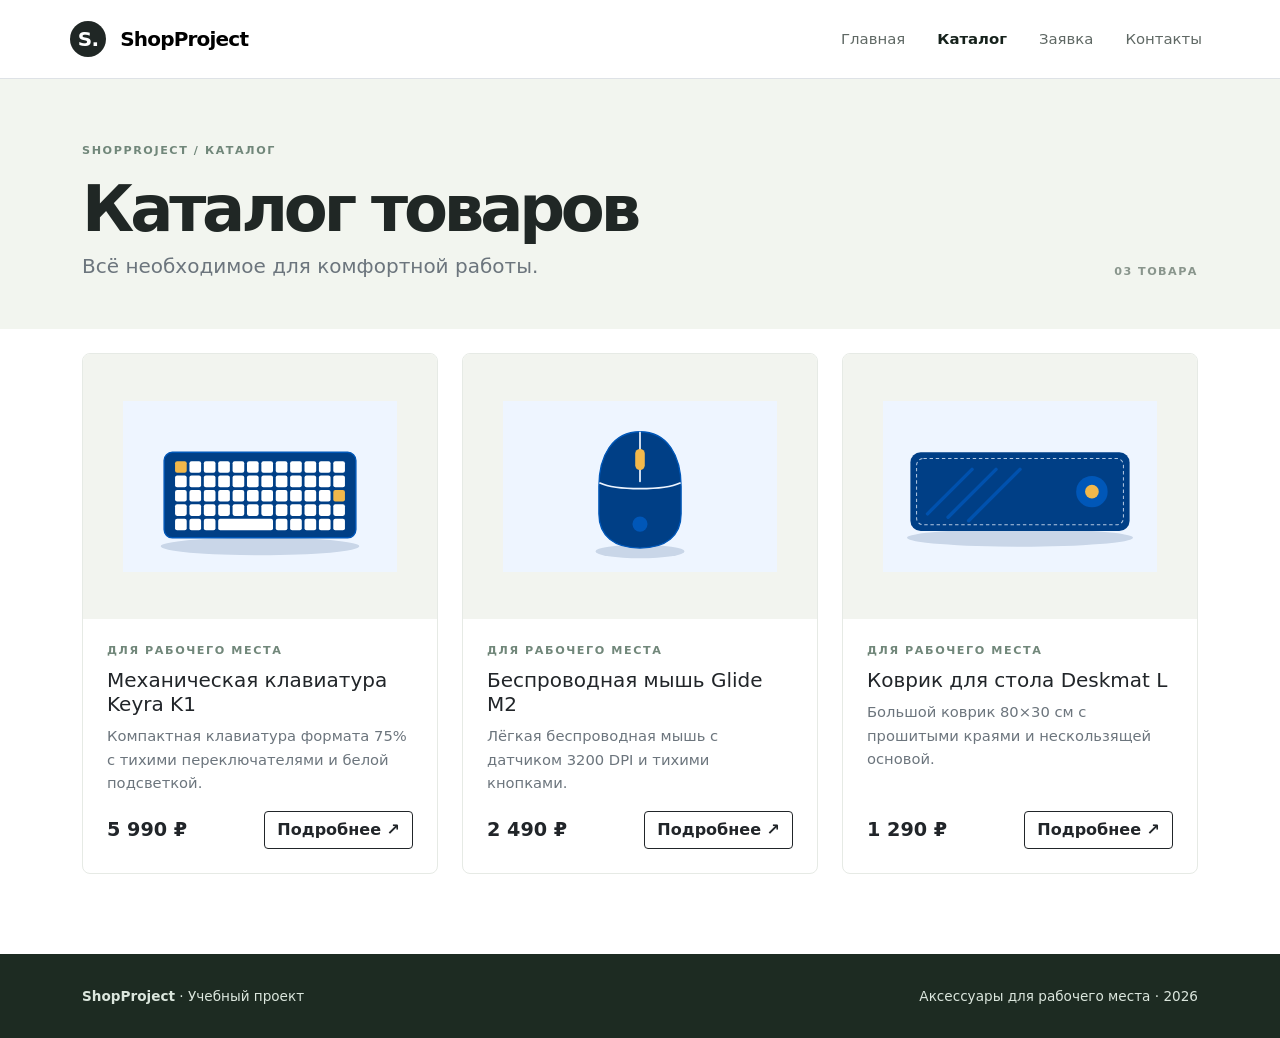
==== catalog.html @ 81232ede "Создать сайт для контрольной работы 2" ====
<!doctype html><html lang="ru"><head><meta charset="utf-8"><meta name="viewport" content="width=device-width, initial-scale=1"><meta name="description" content="ShopProject — аксессуары для рабочего места"><title>Каталог — ShopProject</title><link href="vendor/bootstrap/bootstrap.min.css" rel="stylesheet"><link href="custom.css" rel="stylesheet"><script src="vendor/bootstrap/bootstrap.bundle.min.js" defer></script><script src="js/main.js" defer></script></head><body><header class="border-bottom bg-white"><nav class="navbar navbar-expand-md container py-3" aria-label="Основная навигация"><a class="navbar-brand brand" href="index.html"><span class="brand-mark">S.</span> ShopProject</a><button class="navbar-toggler" type="button" data-bs-toggle="collapse" data-bs-target="#nav" aria-controls="nav" aria-expanded="false" aria-label="Открыть меню"><span class="navbar-toggler-icon"></span></button><div class="collapse navbar-collapse" id="nav"><ul class="navbar-nav ms-auto align-items-md-center gap-md-3"><li class="nav-item"><a class="nav-link "  href="index.html">Главная</a></li><li class="nav-item"><a class="nav-link active" aria-current=page href="catalog.html">Каталог</a></li><li class="nav-item"><a class="nav-link "  href="order.html">Заявка</a></li><li class="nav-item"><a class="nav-link "  href="contacts.html">Контакты</a></li></ul></div></nav></header><main><section class="page-intro"><div class="container"><p class="eyebrow">SHOPPROJECT / КАТАЛОГ</p><div class="d-md-flex justify-content-between align-items-end"><div><h1>Каталог товаров</h1><p class="lead text-secondary mb-0">Всё необходимое для комфортной работы.</p></div><span class="count-label">03 ТОВАРА</span></div></div></section><section class="section-space pt-4"><div class="container"><div class="row g-4"><div class="col-md-6 col-lg-4"><article class="card product-card h-100"><a href="product.html?id=keyboard" class="product-img"><img src="images/keyboard.svg" class="card-img-top" alt="Механическая клавиатура Keyra K1"></a><div class="card-body d-flex flex-column"><p class="eyebrow mb-2">ДЛЯ РАБОЧЕГО МЕСТА</p><h3 class="h5 card-title">Механическая клавиатура Keyra K1</h3><p class="card-text text-secondary">Компактная клавиатура формата 75% с тихими переключателями и белой подсветкой.</p><div class="mt-auto d-flex align-items-center justify-content-between gap-2"><strong class="price">5 990 ₽</strong><a class="btn btn-outline-dark" href="product.html?id=keyboard">Подробнее <span aria-hidden="true">↗</span></a></div></div></article></div><div class="col-md-6 col-lg-4"><article class="card product-card h-100"><a href="product.html?id=mouse" class="product-img"><img src="images/mouse.svg" class="card-img-top" alt="Беспроводная мышь Glide M2"></a><div class="card-body d-flex flex-column"><p class="eyebrow mb-2">ДЛЯ РАБОЧЕГО МЕСТА</p><h3 class="h5 card-title">Беспроводная мышь Glide M2</h3><p class="card-text text-secondary">Лёгкая беспроводная мышь с датчиком 3200 DPI и тихими кнопками.</p><div class="mt-auto d-flex align-items-center justify-content-between gap-2"><strong class="price">2 490 ₽</strong><a class="btn btn-outline-dark" href="product.html?id=mouse">Подробнее <span aria-hidden="true">↗</span></a></div></div></article></div><div class="col-md-6 col-lg-4"><article class="card product-card h-100"><a href="product.html?id=mat" class="product-img"><img src="images/mat.svg" class="card-img-top" alt="Коврик для стола Deskmat L"></a><div class="card-body d-flex flex-column"><p class="eyebrow mb-2">ДЛЯ РАБОЧЕГО МЕСТА</p><h3 class="h5 card-title">Коврик для стола Deskmat L</h3><p class="card-text text-secondary">Большой коврик 80×30 см с прошитыми краями и нескользящей основой.</p><div class="mt-auto d-flex align-items-center justify-content-between gap-2"><strong class="price">1 290 ₽</strong><a class="btn btn-outline-dark" href="product.html?id=mat">Подробнее <span aria-hidden="true">↗</span></a></div></div></article></div></div></div></section></main><footer class="site-footer"><div class="container d-flex flex-column flex-md-row justify-content-between gap-2"><span><strong>ShopProject</strong> · Учебный проект</span><span>Аксессуары для рабочего места · 2026</span></div></footer></body></html>
---- custom.css ----
:root{--ink:#202725;--muted:#69736e;--accent:#c6e2cf;--surface:#f3f5ef}body{color:var(--ink);font-family:system-ui,-apple-system,"Segoe UI",sans-serif}a{color:inherit}.brand{font-weight:750;letter-spacing:-.04em}.brand-mark{display:inline-flex;align-items:center;justify-content:center;background:var(--ink);color:white;border-radius:50%;width:36px;height:36px;margin-right:8px}.navbar .nav-link{font-size:.93rem;color:#5f6864}.navbar .nav-link.active{color:#16221c;font-weight:700}.hero{background:#f2f5ef;padding:4rem 0}.hero h1,.page-intro h1{font-size:clamp(2.5rem,5vw,4.7rem);font-weight:750;letter-spacing:-.065em;line-height:1.05}.hero h1 span{color:#6e8c79}.hero-copy{padding-right:3rem}.hero-image{width:100%;height:460px;object-fit:cover;border-radius:8px}.eyebrow{font-size:.7rem;letter-spacing:.14em;font-weight:750;color:#71877a}.hero-note,.count-label{font-size:.7rem;letter-spacing:.13em;color:#89958c;font-weight:700}.section-space{padding:5rem 0}.section-title{font-size:clamp(2rem,3vw,3rem);font-weight:700;letter-spacing:-.05em}.text-link{text-decoration:none;font-weight:650;border-bottom:1px solid #90a599;padding-bottom:.2rem}.product-card{border:1px solid #e6eae5;border-radius:8px;overflow:hidden}.product-img{display:block;background:#f2f4ef;padding:2.5rem;aspect-ratio:4/3}.product-img img{width:100%;height:100%;object-fit:contain}.card-body{padding:1.5rem}.card-text{font-size:.92rem;line-height:1.6}.price{font-size:1.2rem;white-space:nowrap}.btn{border-radius:4px;font-weight:600}.btn-dark{background:#24342a;border-color:#24342a}.btn-dark:hover{background:#405b49;border-color:#405b49}.btn-lg{font-size:.95rem;padding:.85rem 1.25rem}.feature-banner{background:#31483b;color:#fff;padding:2.5rem 3rem;border-radius:8px;display:flex;align-items:center;justify-content:space-between;gap:2rem}.feature-banner .eyebrow{color:#bdd2c1}.feature-banner h2{letter-spacing:-.04em}.site-footer{padding:2rem 0;background:#1d2b22;color:#dbe6dd;font-size:.85rem}.page-intro{background:#f2f5ef;padding:4rem 0 3rem}.page-intro h1{font-size:clamp(2.5rem,5vw,4rem)}.count-label{display:block;margin-top:1rem}.detail-image{background:#f2f4ef;border-radius:8px;padding:4rem;aspect-ratio:1;display:flex;align-items:center}.detail-image img{width:100%;max-height:100%;object-fit:contain}.detail-price{font-size:2rem;font-weight:700;margin:1.5rem 0}.breadcrumb{font-size:.9rem}.breadcrumb a{text-decoration:none}.form-panel,.order-summary{padding:2rem;border:1px solid #e2e8e1;border-radius:8px;background:white}.order-summary{background:#f2f5ef;border:0}.form-control,.form-select{padding:.7rem;border-color:#ced8d0}.form-label{font-weight:600;font-size:.9rem}.table th{font-weight:500;color:#69736e}.table td{text-align:right}.summary-image{width:70px;height:70px;object-fit:contain;background:white;border-radius:4px;padding:.5rem}@media(max-width:991px){.hero-copy{padding-right:.75rem}.hero-image{height:350px}}@media(max-width:575px){.hero{padding:3rem 0}.hero-image{height:270px}.section-space{padding:3.5rem 0}.feature-banner{padding:2rem;align-items:flex-start;flex-direction:column}.detail-image{padding:2rem}.form-panel,.order-summary{padding:1.3rem}}
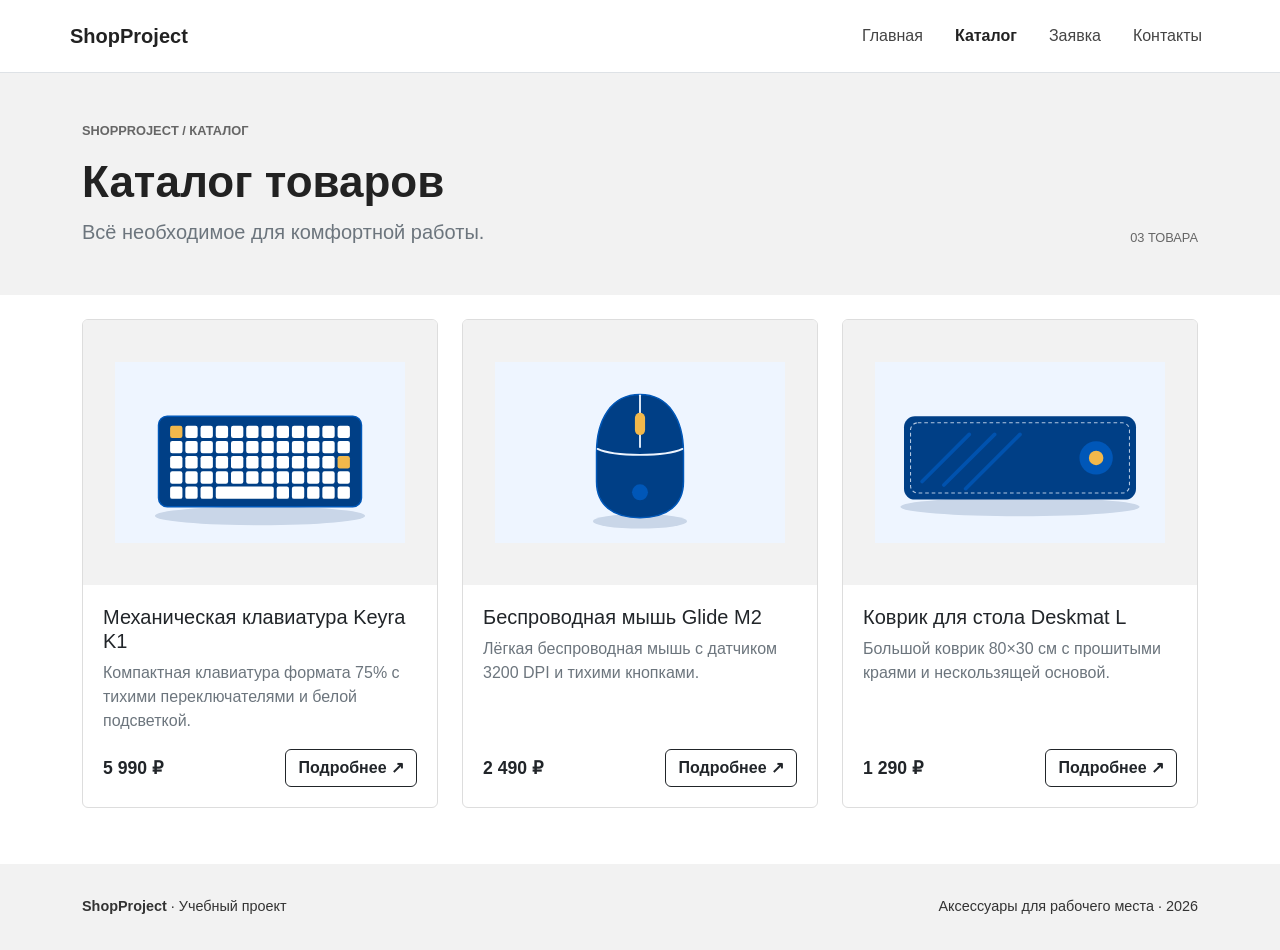
==== commit 278dab67: "Обновить оформление и адаптивность сайта" ====
--- a/catalog.html
+++ b/catalog.html
@@ -1 +1,167 @@
-<!doctype html><html lang="ru"><head><meta charset="utf-8"><meta name="viewport" content="width=device-width, initial-scale=1"><meta name="description" content="ShopProject — аксессуары для рабочего места"><title>Каталог — ShopProject</title><link href="vendor/bootstrap/bootstrap.min.css" rel="stylesheet"><link href="custom.css" rel="stylesheet"><script src="vendor/bootstrap/bootstrap.bundle.min.js" defer></script><script src="js/main.js" defer></script></head><body><header class="border-bottom bg-white"><nav class="navbar navbar-expand-md container py-3" aria-label="Основная навигация"><a class="navbar-brand brand" href="index.html"><span class="brand-mark">S.</span> ShopProject</a><button class="navbar-toggler" type="button" data-bs-toggle="collapse" data-bs-target="#nav" aria-controls="nav" aria-expanded="false" aria-label="Открыть меню"><span class="navbar-toggler-icon"></span></button><div class="collapse navbar-collapse" id="nav"><ul class="navbar-nav ms-auto align-items-md-center gap-md-3"><li class="nav-item"><a class="nav-link "  href="index.html">Главная</a></li><li class="nav-item"><a class="nav-link active" aria-current=page href="catalog.html">Каталог</a></li><li class="nav-item"><a class="nav-link "  href="order.html">Заявка</a></li><li class="nav-item"><a class="nav-link "  href="contacts.html">Контакты</a></li></ul></div></nav></header><main><section class="page-intro"><div class="container"><p class="eyebrow">SHOPPROJECT / КАТАЛОГ</p><div class="d-md-flex justify-content-between align-items-end"><div><h1>Каталог товаров</h1><p class="lead text-secondary mb-0">Всё необходимое для комфортной работы.</p></div><span class="count-label">03 ТОВАРА</span></div></div></section><section class="section-space pt-4"><div class="container"><div class="row g-4"><div class="col-md-6 col-lg-4"><article class="card product-card h-100"><a href="product.html?id=keyboard" class="product-img"><img src="images/keyboard.svg" class="card-img-top" alt="Механическая клавиатура Keyra K1"></a><div class="card-body d-flex flex-column"><p class="eyebrow mb-2">ДЛЯ РАБОЧЕГО МЕСТА</p><h3 class="h5 card-title">Механическая клавиатура Keyra K1</h3><p class="card-text text-secondary">Компактная клавиатура формата 75% с тихими переключателями и белой подсветкой.</p><div class="mt-auto d-flex align-items-center justify-content-between gap-2"><strong class="price">5 990 ₽</strong><a class="btn btn-outline-dark" href="product.html?id=keyboard">Подробнее <span aria-hidden="true">↗</span></a></div></div></article></div><div class="col-md-6 col-lg-4"><article class="card product-card h-100"><a href="product.html?id=mouse" class="product-img"><img src="images/mouse.svg" class="card-img-top" alt="Беспроводная мышь Glide M2"></a><div class="card-body d-flex flex-column"><p class="eyebrow mb-2">ДЛЯ РАБОЧЕГО МЕСТА</p><h3 class="h5 card-title">Беспроводная мышь Glide M2</h3><p class="card-text text-secondary">Лёгкая беспроводная мышь с датчиком 3200 DPI и тихими кнопками.</p><div class="mt-auto d-flex align-items-center justify-content-between gap-2"><strong class="price">2 490 ₽</strong><a class="btn btn-outline-dark" href="product.html?id=mouse">Подробнее <span aria-hidden="true">↗</span></a></div></div></article></div><div class="col-md-6 col-lg-4"><article class="card product-card h-100"><a href="product.html?id=mat" class="product-img"><img src="images/mat.svg" class="card-img-top" alt="Коврик для стола Deskmat L"></a><div class="card-body d-flex flex-column"><p class="eyebrow mb-2">ДЛЯ РАБОЧЕГО МЕСТА</p><h3 class="h5 card-title">Коврик для стола Deskmat L</h3><p class="card-text text-secondary">Большой коврик 80×30 см с прошитыми краями и нескользящей основой.</p><div class="mt-auto d-flex align-items-center justify-content-between gap-2"><strong class="price">1 290 ₽</strong><a class="btn btn-outline-dark" href="product.html?id=mat">Подробнее <span aria-hidden="true">↗</span></a></div></div></article></div></div></div></section></main><footer class="site-footer"><div class="container d-flex flex-column flex-md-row justify-content-between gap-2"><span><strong>ShopProject</strong> · Учебный проект</span><span>Аксессуары для рабочего места · 2026</span></div></footer></body></html>
+<!doctype html>
+<html lang="ru">
+  <head>
+    <meta charset="utf-8" />
+    <meta name="viewport" content="width=device-width, initial-scale=1" />
+    <meta
+      name="description"
+      content="ShopProject — аксессуары для рабочего места"
+    />
+    <title>Каталог — ShopProject</title>
+    <link href="vendor/bootstrap/bootstrap.min.css" rel="stylesheet" />
+    <link href="custom.css" rel="stylesheet" />
+    <script src="vendor/bootstrap/bootstrap.bundle.min.js" defer></script>
+    <script src="js/main.js" defer></script>
+  </head>
+  <body>
+    <header class="border-bottom bg-white">
+      <nav
+        class="navbar navbar-expand-md container py-3"
+        aria-label="Основная навигация"
+      >
+        <a class="navbar-brand brand" href="index.html"
+          ><span class="brand-mark">S.</span> ShopProject</a
+        ><button
+          class="navbar-toggler"
+          type="button"
+          data-bs-toggle="collapse"
+          data-bs-target="#nav"
+          aria-controls="nav"
+          aria-expanded="false"
+          aria-label="Открыть меню"
+        >
+          <span class="navbar-toggler-icon"></span>
+        </button>
+        <div class="collapse navbar-collapse" id="nav">
+          <ul class="navbar-nav ms-auto align-items-md-center gap-md-3">
+            <li class="nav-item">
+              <a class="nav-link" href="index.html">Главная</a>
+            </li>
+            <li class="nav-item">
+              <a class="nav-link active" aria-current="page" href="catalog.html"
+                >Каталог</a
+              >
+            </li>
+            <li class="nav-item">
+              <a class="nav-link" href="order.html">Заявка</a>
+            </li>
+            <li class="nav-item">
+              <a class="nav-link" href="contacts.html">Контакты</a>
+            </li>
+          </ul>
+        </div>
+      </nav>
+    </header>
+    <main>
+      <section class="page-intro">
+        <div class="container">
+          <p class="eyebrow">SHOPPROJECT / КАТАЛОГ</p>
+          <div class="d-md-flex justify-content-between align-items-end">
+            <div>
+              <h1>Каталог товаров</h1>
+              <p class="lead text-secondary mb-0">
+                Всё необходимое для комфортной работы.
+              </p>
+            </div>
+            <span class="count-label">03 ТОВАРА</span>
+          </div>
+        </div>
+      </section>
+      <section class="section-space pt-4">
+        <div class="container">
+          <div class="row g-4">
+            <div class="col-md-6 col-lg-4">
+              <article class="card product-card h-100">
+                <a href="product.html?id=keyboard" class="product-img"
+                  ><img
+                    src="images/keyboard.svg"
+                    class="card-img-top"
+                    alt="Механическая клавиатура Keyra K1"
+                /></a>
+                <div class="card-body d-flex flex-column">
+                  <h3 class="h5 card-title">
+                    Механическая клавиатура Keyra K1
+                  </h3>
+                  <p class="card-text text-secondary">
+                    Компактная клавиатура формата 75% с тихими переключателями и
+                    белой подсветкой.
+                  </p>
+                  <div
+                    class="mt-auto d-flex align-items-center justify-content-between gap-2"
+                  >
+                    <strong class="price">5 990 ₽</strong
+                    ><a
+                      class="btn btn-outline-dark"
+                      href="product.html?id=keyboard"
+                      >Подробнее <span aria-hidden="true">↗</span></a
+                    >
+                  </div>
+                </div>
+              </article>
+            </div>
+            <div class="col-md-6 col-lg-4">
+              <article class="card product-card h-100">
+                <a href="product.html?id=mouse" class="product-img"
+                  ><img
+                    src="images/mouse.svg"
+                    class="card-img-top"
+                    alt="Беспроводная мышь Glide M2"
+                /></a>
+                <div class="card-body d-flex flex-column">
+                  <h3 class="h5 card-title">Беспроводная мышь Glide M2</h3>
+                  <p class="card-text text-secondary">
+                    Лёгкая беспроводная мышь с датчиком 3200 DPI и тихими
+                    кнопками.
+                  </p>
+                  <div
+                    class="mt-auto d-flex align-items-center justify-content-between gap-2"
+                  >
+                    <strong class="price">2 490 ₽</strong
+                    ><a
+                      class="btn btn-outline-dark"
+                      href="product.html?id=mouse"
+                      >Подробнее <span aria-hidden="true">↗</span></a
+                    >
+                  </div>
+                </div>
+              </article>
+            </div>
+            <div class="col-md-6 col-lg-4">
+              <article class="card product-card h-100">
+                <a href="product.html?id=mat" class="product-img"
+                  ><img
+                    src="images/mat.svg"
+                    class="card-img-top"
+                    alt="Коврик для стола Deskmat L"
+                /></a>
+                <div class="card-body d-flex flex-column">
+                  <h3 class="h5 card-title">Коврик для стола Deskmat L</h3>
+                  <p class="card-text text-secondary">
+                    Большой коврик 80×30 см с прошитыми краями и нескользящей
+                    основой.
+                  </p>
+                  <div
+                    class="mt-auto d-flex align-items-center justify-content-between gap-2"
+                  >
+                    <strong class="price">1 290 ₽</strong
+                    ><a class="btn btn-outline-dark" href="product.html?id=mat"
+                      >Подробнее <span aria-hidden="true">↗</span></a
+                    >
+                  </div>
+                </div>
+              </article>
+            </div>
+          </div>
+        </div>
+      </section>
+    </main>
+    <footer class="site-footer">
+      <div
+        class="container d-flex flex-column flex-md-row justify-content-between gap-2"
+      >
+        <span><strong>ShopProject</strong> · Учебный проект</span
+        ><span>Аксессуары для рабочего места · 2026</span>
+      </div>
+    </footer>
+  </body>
+</html>
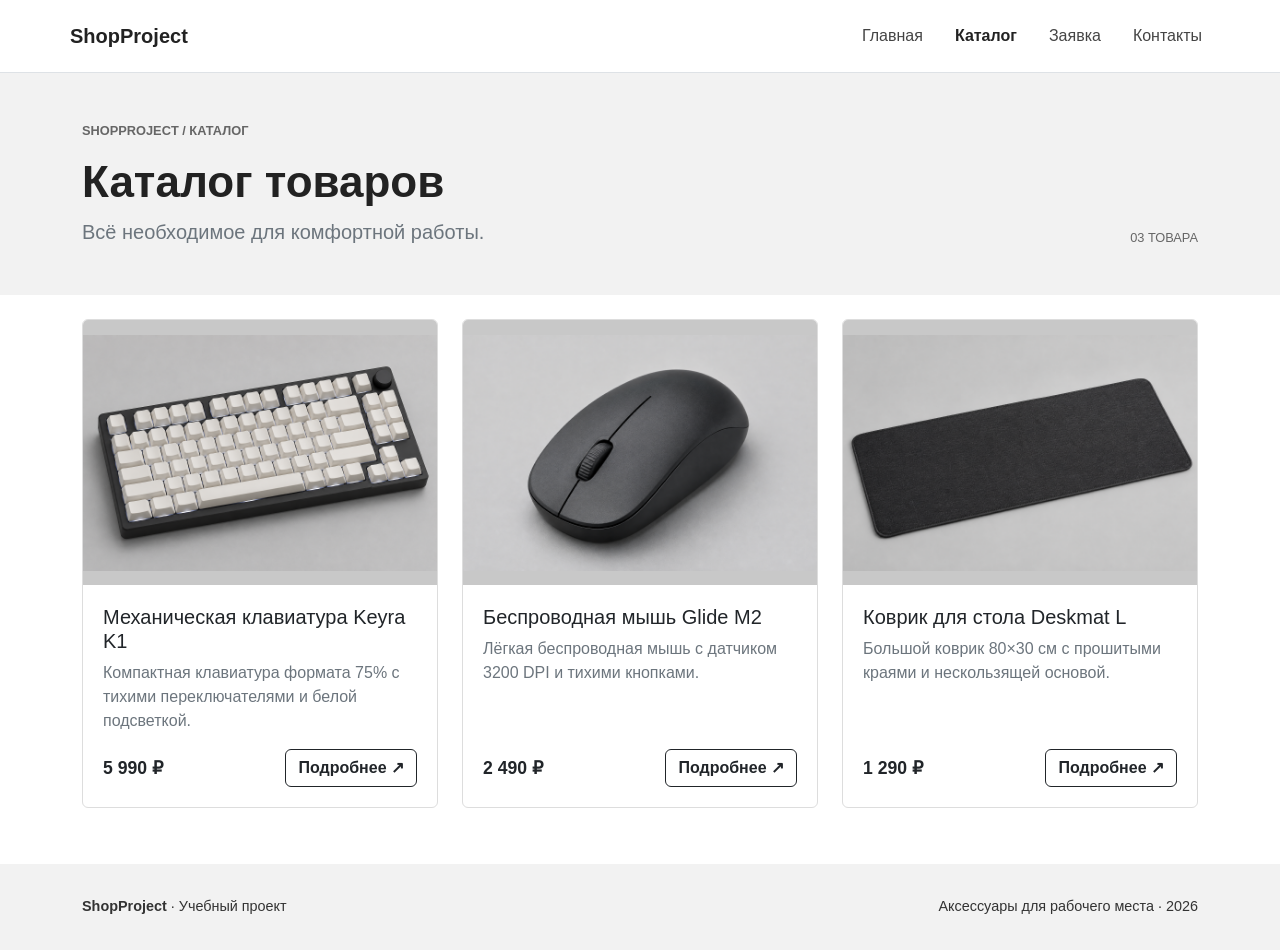
==== commit b7c2d1fd: "Обновить изображения товаров" ====
--- a/catalog.html
+++ b/catalog.html
@@ -74,7 +74,7 @@
               <article class="card product-card h-100">
                 <a href="product.html?id=keyboard" class="product-img"
                   ><img
-                    src="images/keyboard.svg"
+                    src="images/keyboard-photo.png"
                     class="card-img-top"
                     alt="Механическая клавиатура Keyra K1"
                 /></a>
@@ -103,7 +103,7 @@
               <article class="card product-card h-100">
                 <a href="product.html?id=mouse" class="product-img"
                   ><img
-                    src="images/mouse.svg"
+                    src="images/mouse-photo.png"
                     class="card-img-top"
                     alt="Беспроводная мышь Glide M2"
                 /></a>
@@ -130,7 +130,7 @@
               <article class="card product-card h-100">
                 <a href="product.html?id=mat" class="product-img"
                   ><img
-                    src="images/mat.svg"
+                    src="images/mat-photo.png"
                     class="card-img-top"
                     alt="Коврик для стола Deskmat L"
                 /></a>
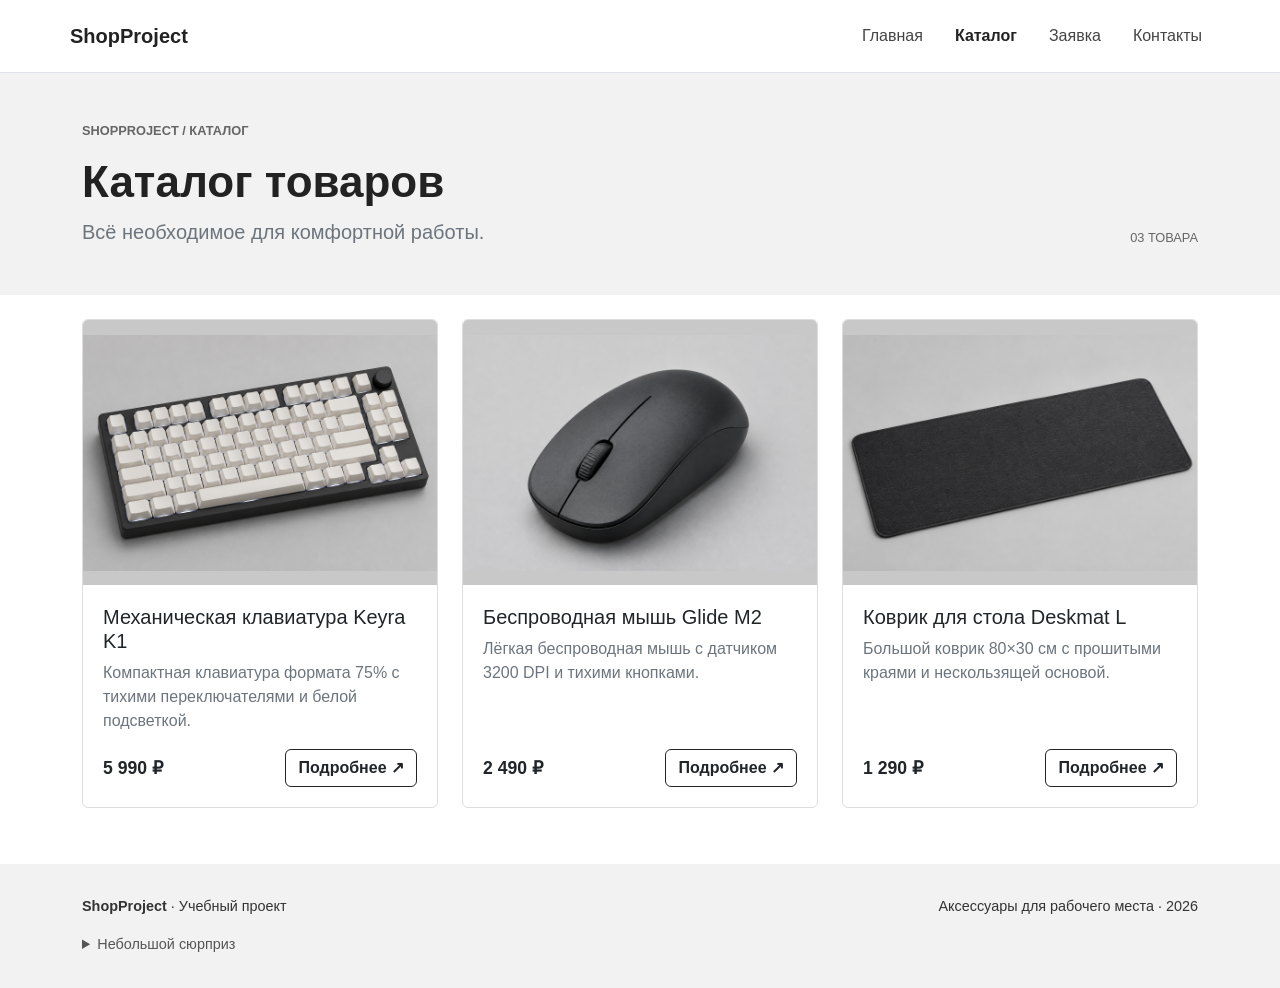
==== commit 79e930ad: "Показать сюрприз на всех страницах" ====
--- a/catalog.html
+++ b/catalog.html
@@ -162,6 +162,16 @@
         <span><strong>ShopProject</strong> · Учебный проект</span
         ><span>Аксессуары для рабочего места · 2026</span>
       </div>
+      <div class="container mt-3">
+        <details class="surprise" id="surprise">
+          <summary>Небольшой сюрприз</summary>
+          <img
+            src="images/surprise.png"
+            alt="Розовые розы и надпись: «Пусть в вашем доме всегда играет Династия!»"
+            loading="lazy"
+          />
+        </details>
+      </div>
     </footer>
   </body>
 </html>
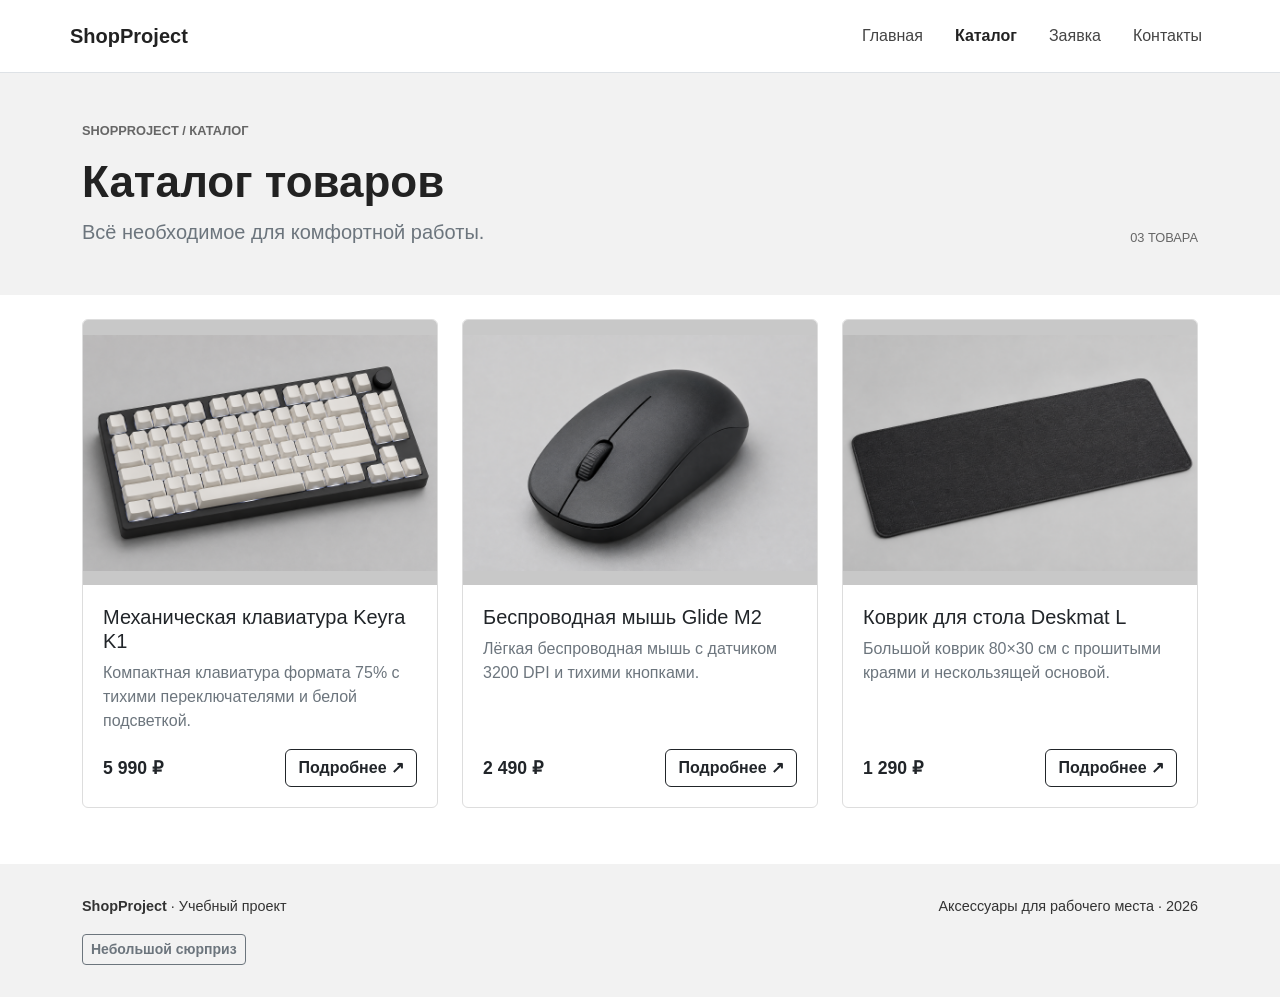
==== commit bf0162a1: "Использовать Bootstrap для сюрприза" ====
--- a/catalog.html
+++ b/catalog.html
@@ -163,14 +163,25 @@
         ><span>Аксессуары для рабочего места · 2026</span>
       </div>
       <div class="container mt-3">
-        <details class="surprise" id="surprise">
-          <summary>Небольшой сюрприз</summary>
-          <img
-            src="images/surprise.png"
-            alt="Розовые розы и надпись: «Пусть в вашем доме всегда играет Династия!»"
-            loading="lazy"
-          />
-        </details>
+        <div class="surprise" id="surprise">
+          <button
+            class="btn btn-outline-secondary btn-sm"
+            type="button"
+            data-bs-toggle="collapse"
+            data-bs-target="#surprise-content"
+            aria-expanded="false"
+            aria-controls="surprise-content"
+          >
+            Небольшой сюрприз
+          </button>
+          <div class="collapse" id="surprise-content">
+            <img
+              src="images/surprise.png"
+              alt="Розовые розы и надпись: «Пусть в вашем доме всегда играет Династия!»"
+              loading="lazy"
+            />
+          </div>
+        </div>
       </div>
     </footer>
   </body>
